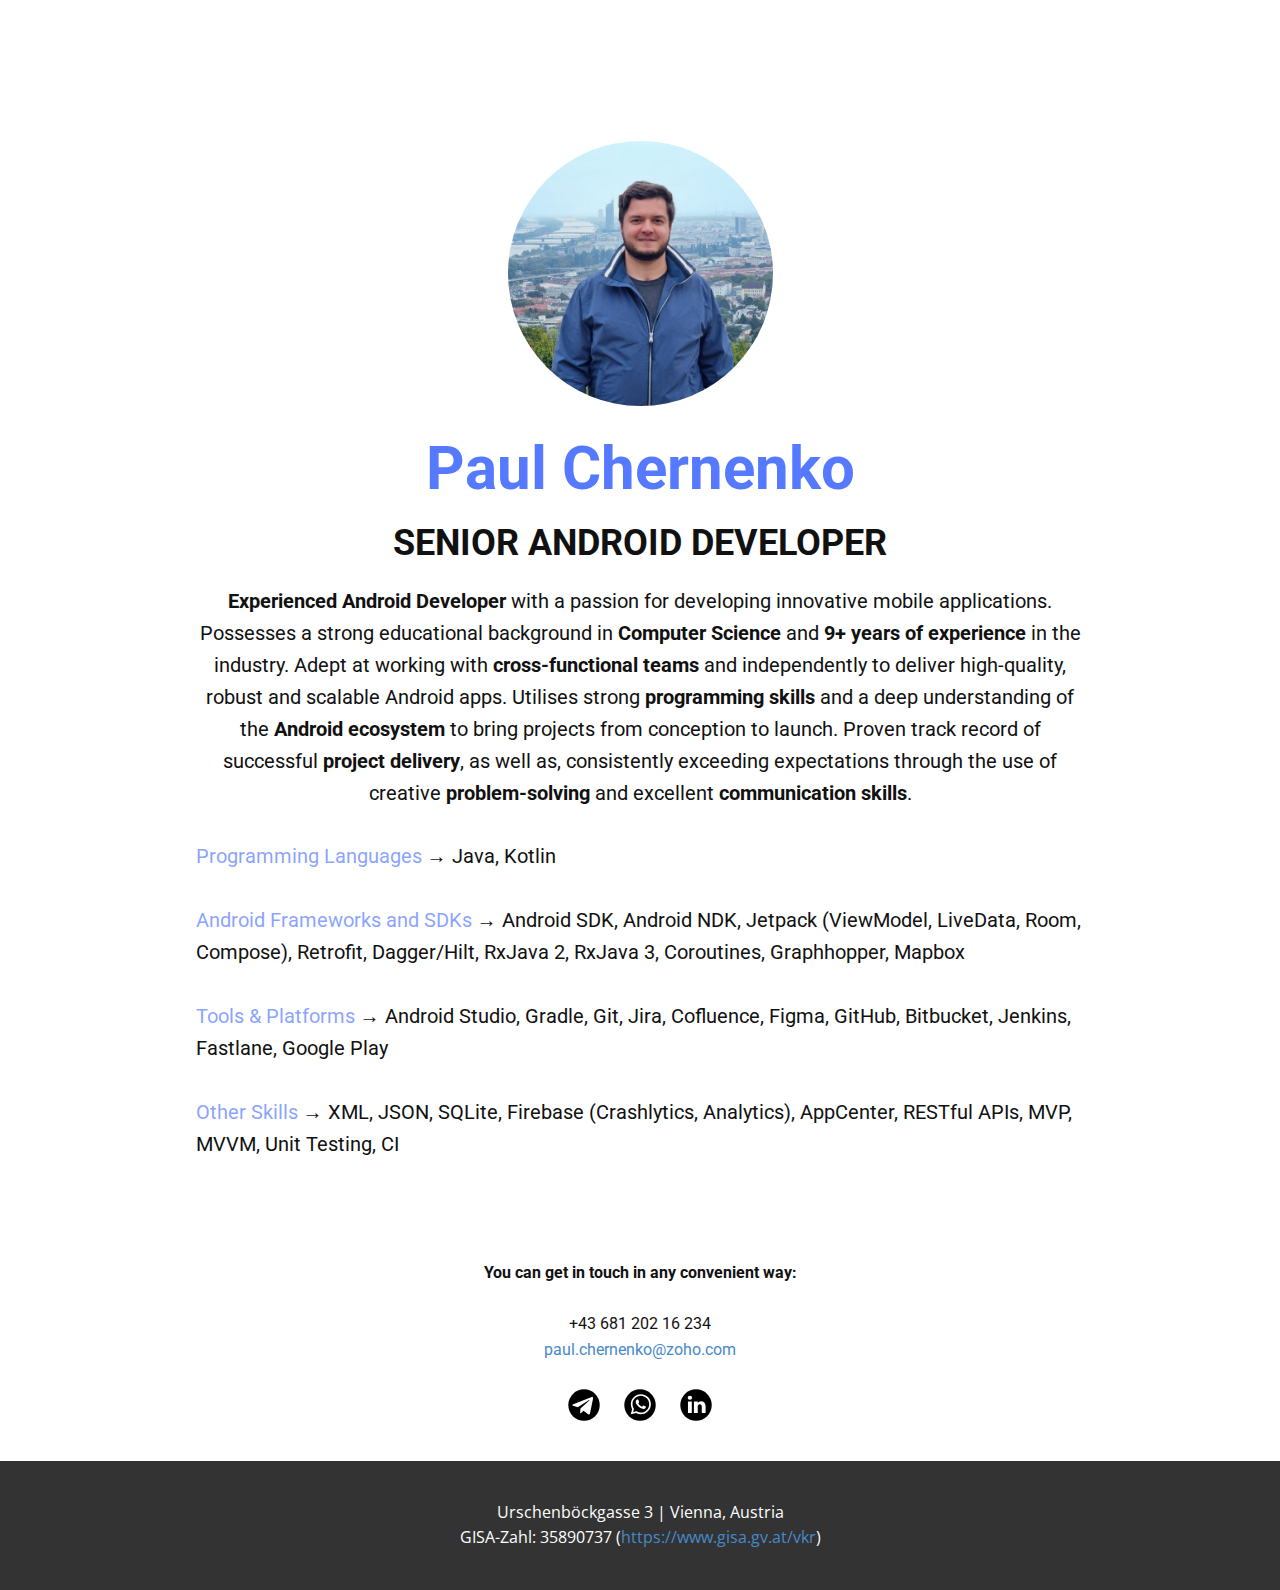
==== index.html @ 1335ea84 "Minor updates" ====
<!DOCTYPE html>
<html style="font-size: 16px;" lang="en"><head>
    <meta name="viewport" content="width=device-width, initial-scale=1.0">
    <meta charset="utf-8">
    <meta name="keywords" content="Paul Chernenko">
    <meta name="description" content="">
    <title>Home</title>
    <link rel="stylesheet" href="nicepage.css" media="screen">
<link rel="stylesheet" href="Home.css" media="screen">
    <script class="u-script" type="text/javascript" src="jquery.js" defer=""></script>
    <script class="u-script" type="text/javascript" src="nicepage.js" defer=""></script>
    <meta name="generator" content="Nicepage 5.13.1, nicepage.com">
    <link id="u-theme-google-font" rel="stylesheet" href="https://fonts.googleapis.com/css?family=Roboto:100,100i,300,300i,400,400i,500,500i,700,700i,900,900i|Open+Sans:300,300i,400,400i,500,500i,600,600i,700,700i,800,800i">
    
    
    
    <script type="application/ld+json">{
		"@context": "http://schema.org",
		"@type": "Organization",
		"name": ""
}</script>
    <meta name="theme-color" content="#478ac9">
    <meta property="og:title" content="Home">
    <meta property="og:type" content="website">
  <meta data-intl-tel-input-cdn-path="intlTelInput/"></head>
  <body data-home-page="Home.html" data-home-page-title="Home" class="u-body u-xl-mode" data-lang="en">
    <section class="u-clearfix u-section-1" id="sec-d23b">
      <div class="u-clearfix u-sheet u-sheet-1">
        <img class="u-image u-image-circle u-image-1" src="images/2023-07-1815.02.24.jpg" alt="" data-image-width="640" data-image-height="640">
        <h2 class="u-align-center u-text u-text-custom-color-1 u-text-default u-text-1">Paul Chernenko</h2>
        <h4 class="u-align-center u-text u-text-default u-text-2">Senior Android Developer</h4>
        <p class="u-align-center u-custom-font u-heading-font u-text u-text-3">
          <span style="font-weight: 700;">Experienced Android Developer</span> with a passion for developing innovative mobile applications. Possesses a strong educational background in <span style="font-weight: 700;">Computer Science</span> and <span style="font-weight: 700;">9+ years of experience</span> in the industry. Adept at working with <span style="font-weight: 700;">cross-functional teams</span> and independently to deliver high-quality, robust and scalable Android apps. Utilises strong <span style="font-weight: 700;">programming skills</span> and a deep understanding of the <span style="font-weight: 700;">Android ecosystem</span> to bring projects from conception to launch. Proven track record of successful <span style="font-weight: 700;">project delivery</span>, as well as, consistently exceeding expectations through the use of creative <span style="font-weight: 700;">problem-solving</span> and excellent <span style="font-weight: 700;">communication skills</span>.
        </p>
        <p class="u-align-left u-custom-font u-heading-font u-text u-text-4">
          <span class="u-text-custom-color-2">Programming Languages</span> → Java, Kotlin<br>
          <br>
          <span class="u-text-custom-color-2">Android Frameworks and SDKs</span> → Android SDK, Android NDK, Jetpack (ViewModel, LiveData, Room, Compose), Retroﬁt, Dagger/Hilt, RxJava 2, RxJava 3, Coroutines, Graphhopper, Mapbox<br>
          <br>
          <span class="u-text-custom-color-2">Tools &amp; Platforms</span> → Android Studio, Gradle, Git, Jira, Cofluence, Figma, GitHub, Bitbucket, Jenkins, Fastlane, Google Play<br>
          <span class="u-text-custom-color-2">
            <br>Other Skills
          </span> → XML, JSON, SQLite, Firebase (Crashlytics, Analytics), AppCenter, RESTful APIs, MVP, MVVM, Unit Testing, CI
        </p>
      </div>
    </section>
    <section class="u-clearfix u-section-2" id="sec-4e7c">
      <div class="u-clearfix u-sheet u-valign-middle u-sheet-1">
        <p class="u-align-center u-custom-font u-heading-font u-text u-text-default u-text-1">
          <span style="font-weight: 700;">You can get in touch in any convenient way:</span>
          <br>
          <br>+43 681 202 16 234<br><a href="mailto:paul.chernenko@zoho.com">paul.chernenko@zoho.com</a>
        </p>
        <div class="u-social-icons u-spacing-24 u-social-icons-1">
          <a class="u-social-url" target="_blank" data-type="Telegram" title="Telegram" href="https://t.me/paul_chernenko"><span class="u-icon u-social-icon u-social-telegram u-text-black u-icon-1"><svg class="u-svg-link" preserveAspectRatio="xMidYMin slice" viewBox="0 0 112 112" style=""><use xmlns:xlink="http://www.w3.org/1999/xlink" xlink:href="#svg-24be"></use></svg><svg class="u-svg-content" viewBox="0 0 112 112" x="0" y="0" id="svg-24be"><circle fill="currentColor" cx="56.1" cy="56.1" r="55"></circle><path fill="#FFFFFF" d="M18.4,53.2l64.7-24.9c3-1.1,5.6,0.7,4.7,5.3l0,0l-11,51.8c-0.8,3.7-3,4.6-6.1,2.8L53.9,75.8l-8.1,7.8
	c-0.9,0.9-1.7,1.6-3.4,1.6l1.2-17l31.1-28c1.4-1.2-0.3-1.9-2.1-0.7L34.2,63.7l-16.6-5.2C14,57.4,14,54.9,18.4,53.2L18.4,53.2z"></path></svg></span>
          </a>
          <a class="u-social-url" target="_blank" data-type="Whatsapp" title="Whatsapp" href="https://wa.me/4368120216234"><span class="u-icon u-social-icon u-social-whatsapp u-text-black u-icon-2"><svg class="u-svg-link" preserveAspectRatio="xMidYMin slice" viewBox="0 0 112 112" style=""><use xmlns:xlink="http://www.w3.org/1999/xlink" xlink:href="#svg-30e2"></use></svg><svg class="u-svg-content" viewBox="0 0 112 112" x="0" y="0" id="svg-30e2"><circle fill="currentColor" cx="56.1" cy="56.1" r="55"></circle><path fill="#FFFFFF" d="M83.8,28.3C77.2,21.7,68.4,18,59,18c-19.3,0-35.1,15.7-35.1,35.1c0,6.2,1.6,12.2,4.7,17.5l-5,18.2L42.2,84
	c5.1,2.8,10.9,4.3,16.8,4.3h0l0,0c19.3,0,35.1-15.7,35.1-35.1C94.1,43.8,90.5,35,83.8,28.3 M59,82.3L59,82.3
	c-5.2,0-10.4-1.4-14.9-4.1l-1.1-0.6l-11,2.9L35,69.8l-0.7-1.1c-2.9-4.6-4.5-10-4.5-15.5C29.8,37,42.9,24,59,24
	c7.8,0,15.1,3,20.6,8.6c5.5,5.5,8.5,12.8,8.5,20.6C88.2,69.2,75.1,82.3,59,82.3 M75,60.5c-0.9-0.4-5.2-2.6-6-2.9
	c-0.8-0.3-1.4-0.4-2,0.4s-2.3,2.9-2.8,3.4c-0.5,0.6-1,0.7-1.9,0.2c-0.9-0.4-3.7-1.4-7.1-4.4c-2.6-2.3-4.4-5.2-4.9-6.1
	c-0.5-0.9-0.1-1.4,0.4-1.8c0.4-0.4,0.9-1,1.3-1.5c0.4-0.5,0.6-0.9,0.9-1.5c0.3-0.6,0.1-1.1-0.1-1.5c-0.2-0.4-2-4.8-2.7-6.5
	c-0.7-1.7-1.4-1.5-2-1.5c-0.5,0-1.1,0-1.7,0c-0.6,0-1.5,0.2-2.3,1.1c-0.8,0.9-3.1,3-3.1,7.3c0,4.3,3.1,8.5,3.6,9.1
	c0.4,0.6,6.2,9.4,15,13.2c2.1,0.9,3.7,1.4,5,1.8c2.1,0.7,4,0.6,5.5,0.3c1.7-0.3,5.2-2.1,5.9-4.2c0.7-2,0.7-3.8,0.5-4.2
	C76.5,61.1,75.9,60.9,75,60.5"></path></svg></span>
          </a>
          <a class="u-social-url" target="_blank" data-type="LinkedIn" title="LinkedIn" href="https://www.linkedin.com/in/paul-chernenko-0548358a/"><span class="u-icon u-social-icon u-social-linkedin u-text-black u-icon-3"><svg class="u-svg-link" preserveAspectRatio="xMidYMin slice" viewBox="0 0 112 112" style=""><use xmlns:xlink="http://www.w3.org/1999/xlink" xlink:href="#svg-6bd2"></use></svg><svg class="u-svg-content" viewBox="0 0 112 112" x="0" y="0" id="svg-6bd2"><circle fill="currentColor" cx="56.1" cy="56.1" r="55"></circle><path fill="#FFFFFF" d="M41.3,83.7H27.9V43.4h13.4V83.7z M34.6,37.9L34.6,37.9c-4.6,0-7.5-3.1-7.5-7c0-4,3-7,7.6-7s7.4,3,7.5,7
      C42.2,34.8,39.2,37.9,34.6,37.9z M89.6,83.7H76.2V62.2c0-5.4-1.9-9.1-6.8-9.1c-3.7,0-5.9,2.5-6.9,4.9c-0.4,0.9-0.4,2.1-0.4,3.3v22.5
      H48.7c0,0,0.2-36.5,0-40.3h13.4v5.7c1.8-2.7,5-6.7,12.1-6.7c8.8,0,15.4,5.8,15.4,18.1V83.7z"></path></svg></span>
          </a>
        </div>
      </div>
    </section>
    
    
    <footer class="u-align-center u-clearfix u-footer u-grey-80 u-footer" id="sec-17be"><div class="u-clearfix u-sheet u-valign-middle u-sheet-1">
        <p class="u-align-center u-text u-text-1"> Urschenböckgasse 3 | Vienna, Austria<br>GISA-Zahl: 35890737 (<a href="https://www.gisa.gv.at/vkr" target="_blank" rel="noreferrer noopener" tilda-quill="true" class="u-active-none u-border-none u-btn u-button-style u-hover-none u-none u-text-palette-1-base u-btn-1">https://www.gisa.gv.at/vkr</a>)
        </p>
      </div></footer>
  
</body></html>
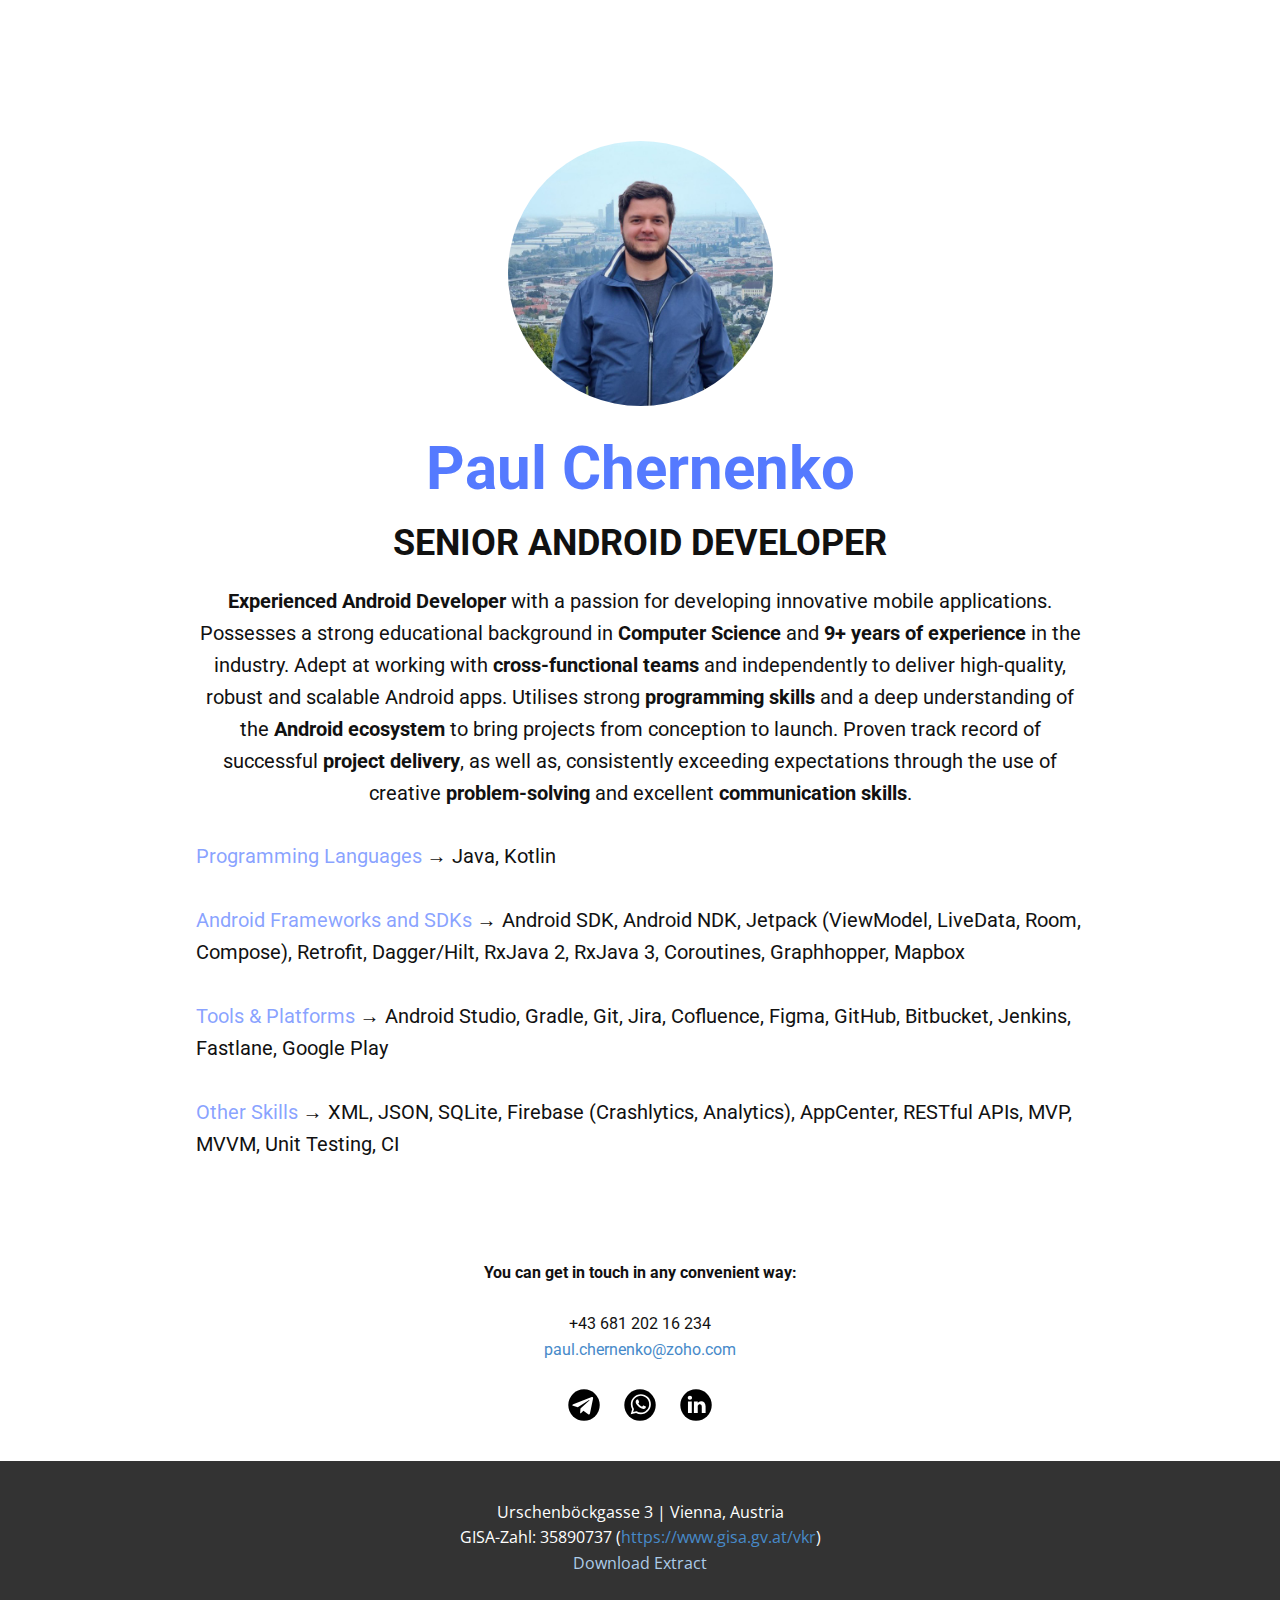
==== commit b1ebd9af: "Added extract" ====
--- a/index.html
+++ b/index.html
@@ -75,7 +75,7 @@
     
     
     <footer class="u-align-center u-clearfix u-footer u-grey-80 u-footer" id="sec-17be"><div class="u-clearfix u-sheet u-valign-middle u-sheet-1">
-        <p class="u-align-center u-text u-text-1"> Urschenböckgasse 3 | Vienna, Austria<br>GISA-Zahl: 35890737 (<a href="https://www.gisa.gv.at/vkr" target="_blank" rel="noreferrer noopener" tilda-quill="true" class="u-active-none u-border-none u-btn u-button-style u-hover-none u-none u-text-palette-1-base u-btn-1">https://www.gisa.gv.at/vkr</a>)
+        <p class="u-align-center u-text u-text-1"> Urschenböckgasse 3 | Vienna, Austria<br>GISA-Zahl: 35890737 (<a href="https://www.gisa.gv.at/vkr" target="_blank" rel="noreferrer noopener" tilda-quill="true" class="u-active-none u-border-none u-btn u-button-style u-hover-none u-none u-text-palette-1-base u-btn-1">https://www.gisa.gv.at/vkr</a>)<br><a href="files/extract.pdf">Download Extract</a>
         </p>
       </div></footer>
   
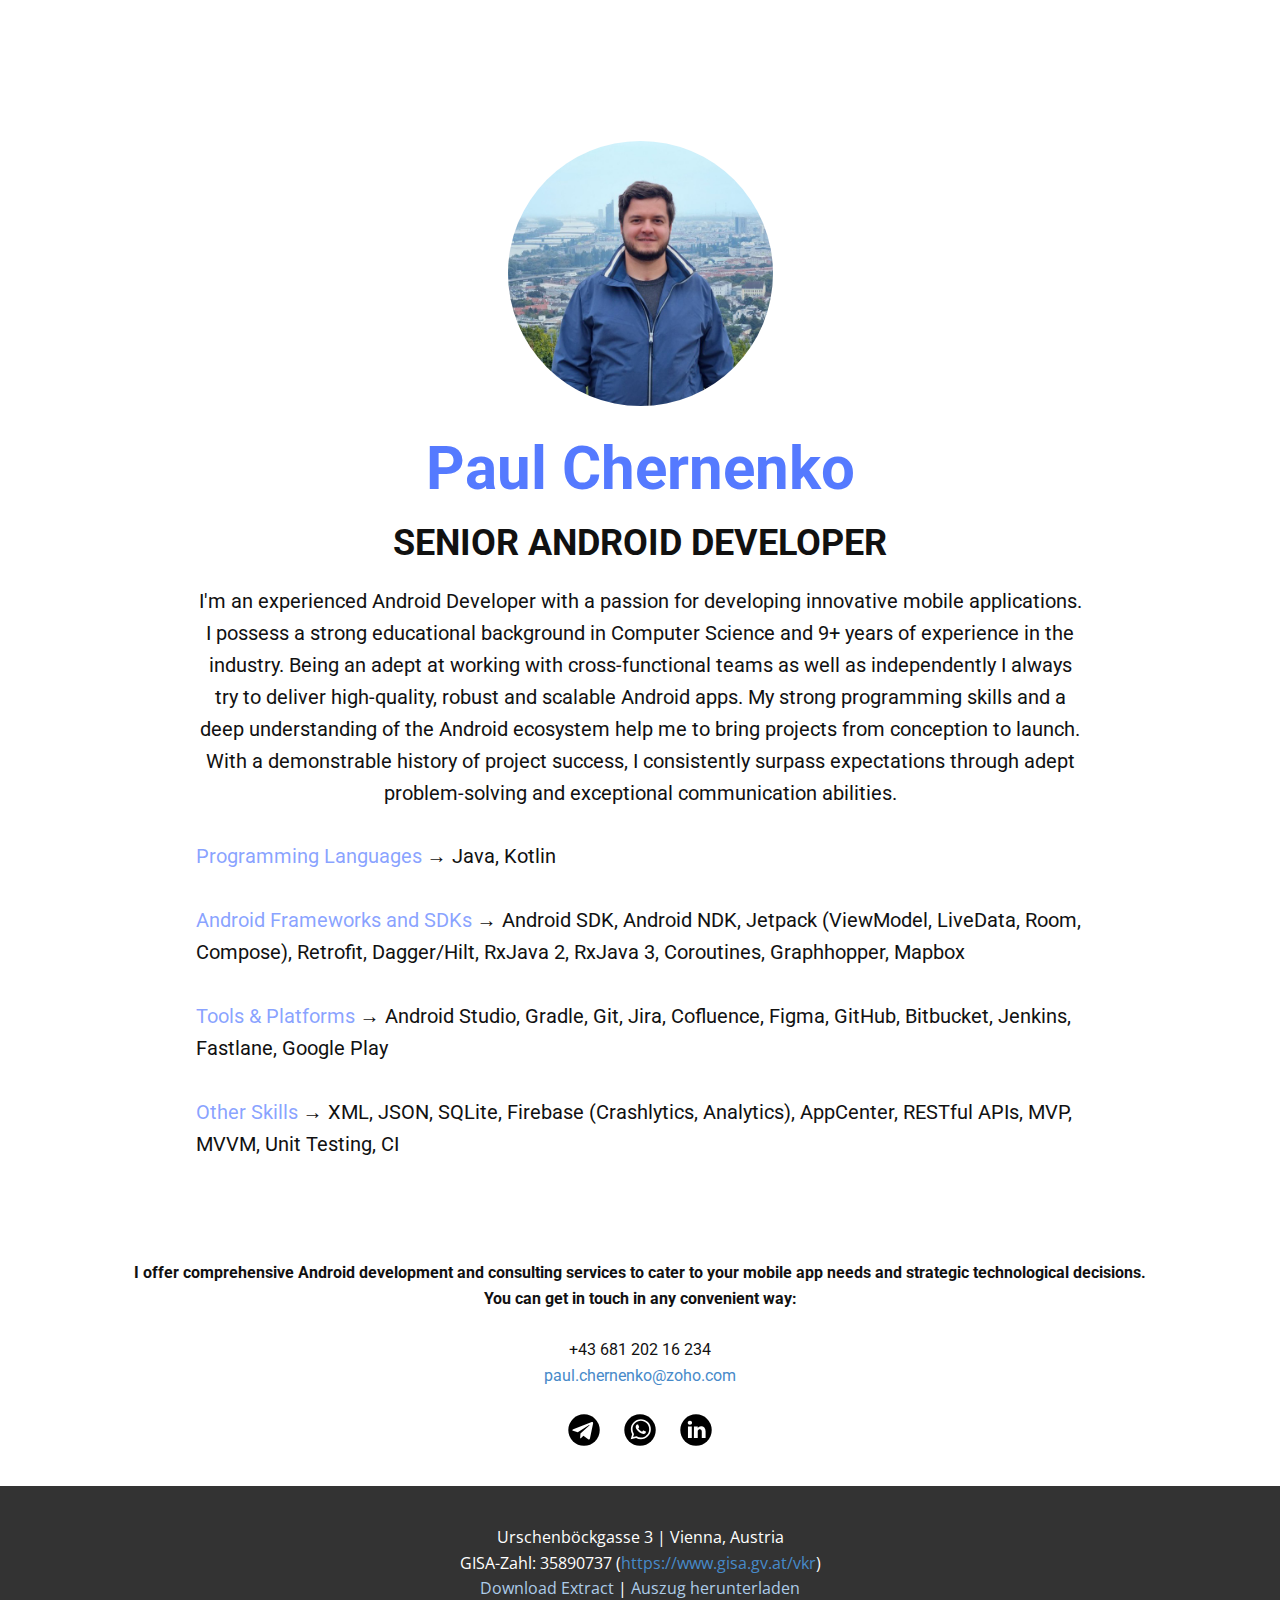
==== commit 1691d34e: "Updated descriptions" ====
--- a/index.html
+++ b/index.html
@@ -30,7 +30,7 @@
         <h2 class="u-align-center u-text u-text-custom-color-1 u-text-default u-text-1">Paul Chernenko</h2>
         <h4 class="u-align-center u-text u-text-default u-text-2">Senior Android Developer</h4>
         <p class="u-align-center u-custom-font u-heading-font u-text u-text-3">
-          <span style="font-weight: 700;">Experienced Android Developer</span> with a passion for developing innovative mobile applications. Possesses a strong educational background in <span style="font-weight: 700;">Computer Science</span> and <span style="font-weight: 700;">9+ years of experience</span> in the industry. Adept at working with <span style="font-weight: 700;">cross-functional teams</span> and independently to deliver high-quality, robust and scalable Android apps. Utilises strong <span style="font-weight: 700;">programming skills</span> and a deep understanding of the <span style="font-weight: 700;">Android ecosystem</span> to bring projects from conception to launch. Proven track record of successful <span style="font-weight: 700;">project delivery</span>, as well as, consistently exceeding expectations through the use of creative <span style="font-weight: 700;">problem-solving</span> and excellent <span style="font-weight: 700;">communication skills</span>.
+          I'm an experienced Android Developer with a passion for developing innovative mobile applications. I possess a strong educational background in Computer Science and 9+ years of experience in the industry. Being an adept at working with cross-functional teams as well as independently I always try to deliver high-quality, robust and scalable Android apps. My strong programming skills and a deep understanding of the Android ecosystem help me to bring projects from conception to launch. With a demonstrable history of project success, I consistently surpass expectations through adept problem-solving and exceptional communication abilities.
         </p>
         <p class="u-align-left u-custom-font u-heading-font u-text u-text-4">
           <span class="u-text-custom-color-2">Programming Languages</span> → Java, Kotlin<br>
@@ -47,7 +47,11 @@
     <section class="u-clearfix u-section-2" id="sec-4e7c">
       <div class="u-clearfix u-sheet u-valign-middle u-sheet-1">
         <p class="u-align-center u-custom-font u-heading-font u-text u-text-default u-text-1">
-          <span style="font-weight: 700;">You can get in touch in any convenient way:</span>
+          <span style="font-weight: 700;">
+          I offer comprehensive Android development and consulting services to cater to your mobile app needs and strategic technological decisions. 
+          <br/>
+          You can get in touch in any convenient way:
+          </span>
           <br>
           <br>+43 681 202 16 234<br><a href="mailto:paul.chernenko@zoho.com">paul.chernenko@zoho.com</a>
         </p>
@@ -75,7 +79,7 @@
     
     
     <footer class="u-align-center u-clearfix u-footer u-grey-80 u-footer" id="sec-17be"><div class="u-clearfix u-sheet u-valign-middle u-sheet-1">
-        <p class="u-align-center u-text u-text-1"> Urschenböckgasse 3 | Vienna, Austria<br>GISA-Zahl: 35890737 (<a href="https://www.gisa.gv.at/vkr" target="_blank" rel="noreferrer noopener" tilda-quill="true" class="u-active-none u-border-none u-btn u-button-style u-hover-none u-none u-text-palette-1-base u-btn-1">https://www.gisa.gv.at/vkr</a>)<br><a href="files/extract.pdf">Download Extract</a>
+        <p class="u-align-center u-text u-text-1"> Urschenböckgasse 3 | Vienna, Austria<br>GISA-Zahl: 35890737 (<a href="https://www.gisa.gv.at/vkr" target="_blank" rel="noreferrer noopener" tilda-quill="true" class="u-active-none u-border-none u-btn u-button-style u-hover-none u-none u-text-palette-1-base u-btn-1">https://www.gisa.gv.at/vkr</a>)<br><a href="files/extract.pdf">Download Extract</a> | <a href="files/auszug.pdf">Auszug herunterladen</a>
         </p>
       </div></footer>
   
